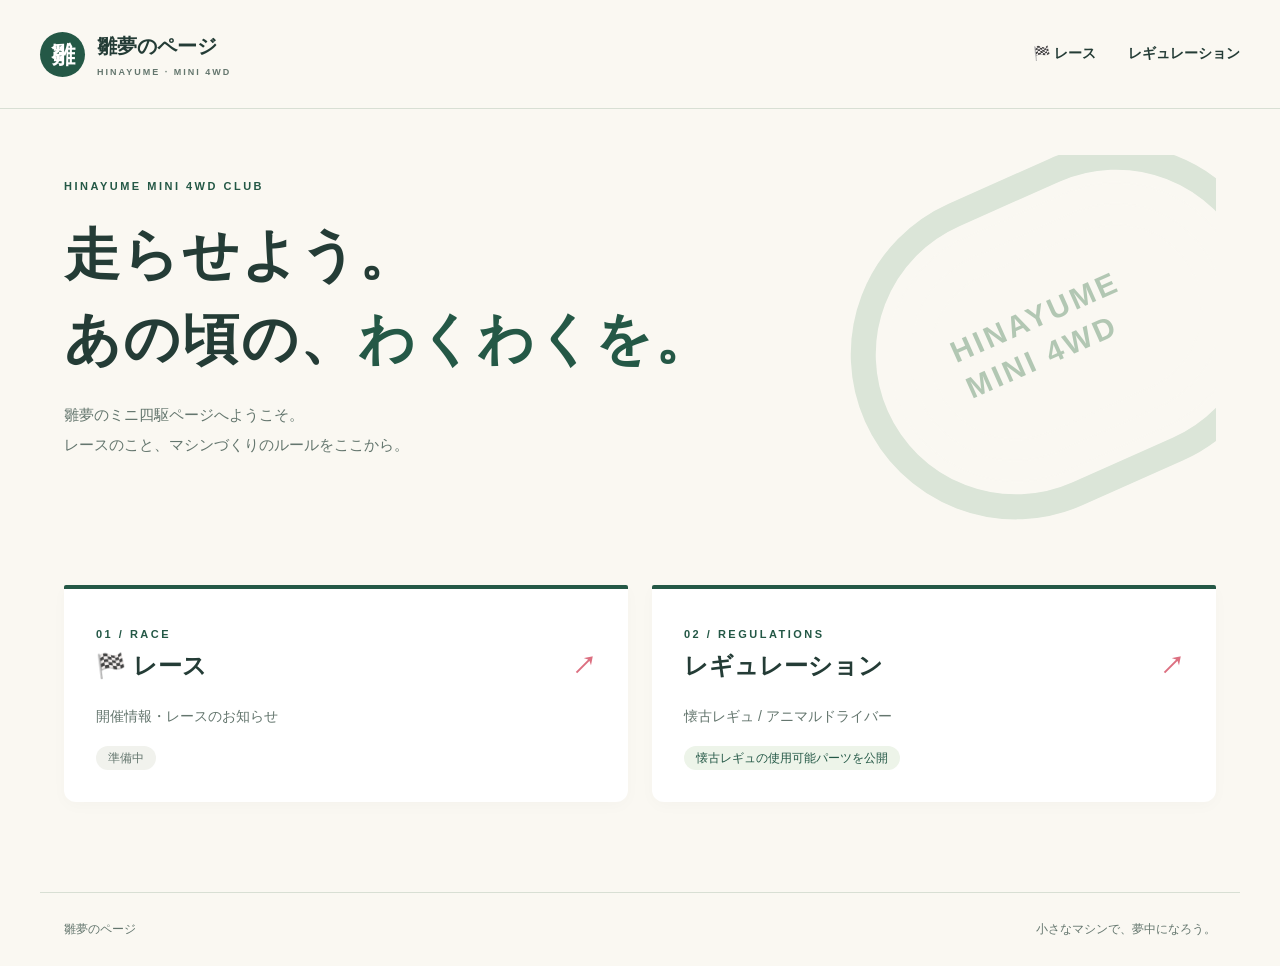
==== docs/index.html @ 886a5efd "Create Hinayume website with nostalgic regulation parts catalog" ====
<!doctype html>
<html lang="ja"><head><meta charset="utf-8"><meta name="viewport" content="width=device-width,initial-scale=1">
<title>ホーム | 雛夢のページ</title><meta name="description" content="雛夢のミニ四駆。レース情報と、懐古レギュ・アニマルドライバーのレギュレーション。">
<link rel="icon" href="favicon.svg" type="image/svg+xml"><link rel="stylesheet" href="style.css"></head>
<body><a class="skip" href="#main">本文へ移動</a><header><a class="brand" href="index.html"><span class="brand-icon">雛</span><span>雛夢のページ<small>HINAYUME · MINI 4WD</small></span></a>
<nav aria-label="メインメニュー"><a href="race/index.html">🏁 レース</a><a href="regulations/index.html">レギュレーション</a></nav></header>
<main id="main"><section class="hero"><p class="eyebrow">HINAYUME MINI 4WD CLUB</p><h1>走らせよう。<br>あの頃の、<em>わくわくを。</em></h1><p class="intro">雛夢のミニ四駆ページへようこそ。<br>レースのこと、マシンづくりのルールをここから。</p><div class="track" aria-hidden="true"><i></i><i></i><i></i><b>HINAYUME<br>MINI 4WD</b></div></section>
<section class="entry-grid"><a class="entry" href="race/index.html"><span class="eyebrow">01 / RACE</span><h2>🏁 レース <span>↗</span></h2><p>開催情報・レースのお知らせ</p><small>準備中</small></a><a class="entry" href="regulations/index.html"><span class="eyebrow">02 / REGULATIONS</span><h2>レギュレーション <span>↗</span></h2><p>懐古レギュ / アニマルドライバー</p><small class="live">懐古レギュの使用可能パーツを公開</small></a></section></main><footer><a href="index.html">雛夢のページ</a><span>小さなマシンで、夢中になろう。</span></footer></body></html>
---- docs/style.css ----
@charset "UTF-8";
:root{--paper:#faf8f2;--ink:#243c36;--muted:#64766e;--green:#245846;--pink:#dc6f80;--line:#d8dfd4}*{box-sizing:border-box}body{margin:0;background:var(--paper);color:var(--ink);font-family:"Yu Gothic","Meiryo",sans-serif;line-height:1.8}a{color:inherit;text-decoration:none}a:focus-visible{outline:3px solid var(--pink);outline-offset:5px}header{max-width:1280px;margin:auto;padding:28px 40px;display:flex;align-items:center;justify-content:space-between;gap:24px;border-bottom:1px solid var(--line)}.brand{display:flex;align-items:center;gap:12px;font-weight:800;font-size:20px;white-space:nowrap}.brand-icon{display:grid;place-items:center;width:45px;height:45px;background:var(--green);color:white;border-radius:50%;font-size:24px}.brand small{display:block;font-size:9px;letter-spacing:2px;color:var(--muted)}nav{display:flex;gap:32px;font-size:14px;font-weight:700}nav a{padding:10px 0;border-bottom:2px solid transparent}nav a:hover,nav a[aria-current]{border-color:var(--pink)}main{max-width:1200px;margin:auto;padding:46px 24px 90px;min-height:70vh}h1,h2,h3,p{margin-top:0}h1{font-size:clamp(32px,4vw,50px);letter-spacing:.04em;line-height:1.5;margin-bottom:18px}h2{font-size:24px;line-height:1.5}h3{font-size:15px;line-height:1.8;margin:12px 0 0}.eyebrow{font-size:11px;letter-spacing:2.5px;font-weight:800;color:var(--green);margin-bottom:16px}.hero{min-height:400px;position:relative;overflow:hidden;padding:22px 0 42px}.hero h1{font-size:clamp(36px,4.4vw,60px);position:relative;z-index:1}.hero em{font-style:normal;color:var(--green)}.intro{font-size:15px;color:var(--muted);line-height:2}.track{position:absolute;right:-70px;top:12px;width:440px;height:330px;transform:rotate(-24deg);border:25px solid #dbe5d8;border-radius:180px;z-index:0}.track i{position:absolute;inset:12px;border:2px solid var(--paper);border-radius:160px}.track i:nth-child(2){inset:33px}.track i:nth-child(3){inset:54px}.track b{position:absolute;top:94px;left:82px;line-height:1.3;letter-spacing:3px;font-size:30px;color:#b2c7b3}.entry-grid{display:grid;grid-template-columns:1fr 1fr;gap:24px;margin-top:30px}.entry{border-top:4px solid var(--green);background:#fff;padding:30px 32px;border-radius:2px 2px 12px 12px;box-shadow:0 4px 16px #243c3606;transition:transform .15s}.entry:hover{transform:translateY(-3px)}.entry h2{display:flex;justify-content:space-between;gap:20px}.entry h2 span{color:var(--pink)}.entry p{font-size:14px;color:var(--muted)}.entry small,.status{font-size:12px;background:#f1f2ed;color:var(--muted);padding:5px 12px;border-radius:30px}.entry .live{color:var(--green);background:#edf4e9}.breadcrumb{font-size:12px;color:var(--muted);display:flex;gap:12px;flex-wrap:wrap;margin-bottom:40px}.breadcrumb a:hover{text-decoration:underline}.empty{padding:50px 36px;background:white;border:1px solid var(--line);border-radius:12px;margin-top:35px}.empty h2{margin-top:28px}.empty p{color:var(--muted)}.page-heading{display:flex;justify-content:space-between;align-items:center;margin-bottom:35px}.roundel{width:96px;height:96px;display:flex;flex-direction:column;align-items:center;justify-content:center;border:1px solid var(--green);border-radius:50%;font-size:36px;font-weight:800;line-height:1.2;color:var(--green)}.roundel small{font-size:10px;letter-spacing:2px}.section-heading{display:flex;align-items:center;justify-content:space-between;border-bottom:2px solid var(--green);padding-bottom:15px}.section-heading h2{margin:0}.section-heading>span{font-size:13px;color:var(--muted)}.note{font-size:12px;color:var(--muted);margin:20px 0 30px}.parts-grid{display:grid;grid-template-columns:repeat(4,minmax(0,1fr));gap:22px}.part{border:1px solid var(--line);border-radius:8px;overflow:hidden;background:white}.part-image{display:block;position:relative;background:#fff;padding:9px;border-bottom:1px solid var(--line)}.part-image img{display:block;width:100%;height:auto;aspect-ratio:750/712;object-fit:contain}.part-image>span{position:absolute;right:10px;bottom:10px;font-size:10px;background:var(--green);color:white;padding:2px 8px;border-radius:3px;opacity:0;transition:opacity .15s}.part-image:hover>span,.part-image:focus-visible>span{opacity:1}.part-body{padding:17px 16px 22px}.part-meta{display:flex;justify-content:space-between;gap:6px;color:var(--muted);font-size:10px}.part-meta>span:last-child{color:var(--pink);font-weight:800}footer{border-top:1px solid var(--line);max-width:1200px;margin:auto;padding:26px 24px;display:flex;justify-content:space-between;font-size:12px;color:var(--muted)}.skip{position:absolute;top:-100px;padding:10px;background:white;z-index:10}.skip:focus{top:0}@media(max-width:1000px){.track{opacity:.45;right:-140px}.parts-grid{grid-template-columns:repeat(3,minmax(0,1fr))}}@media(max-width:700px){header{padding:18px 20px;align-items:flex-start;flex-direction:column;gap:12px}nav{gap:25px;font-size:13px}main{padding:28px 18px 60px}.hero{min-height:350px}.track{right:-290px;opacity:.4}.entry-grid{grid-template-columns:1fr;gap:18px}.entry{padding:25px}.parts-grid{grid-template-columns:repeat(2,minmax(0,1fr));gap:12px}.part-body{padding:12px}.part-meta{font-size:9px}h3{font-size:12px}.roundel{width:72px;height:72px;font-size:28px;flex-shrink:0}.section-heading h2{font-size:20px}.page-heading{gap:12px}.page-heading .intro{font-size:12px}.empty{padding:32px 22px}.empty h2{font-size:20px}footer{gap:12px;flex-direction:column}.part-image>span{opacity:1;font-size:9px}.breadcrumb{margin-bottom:28px}}
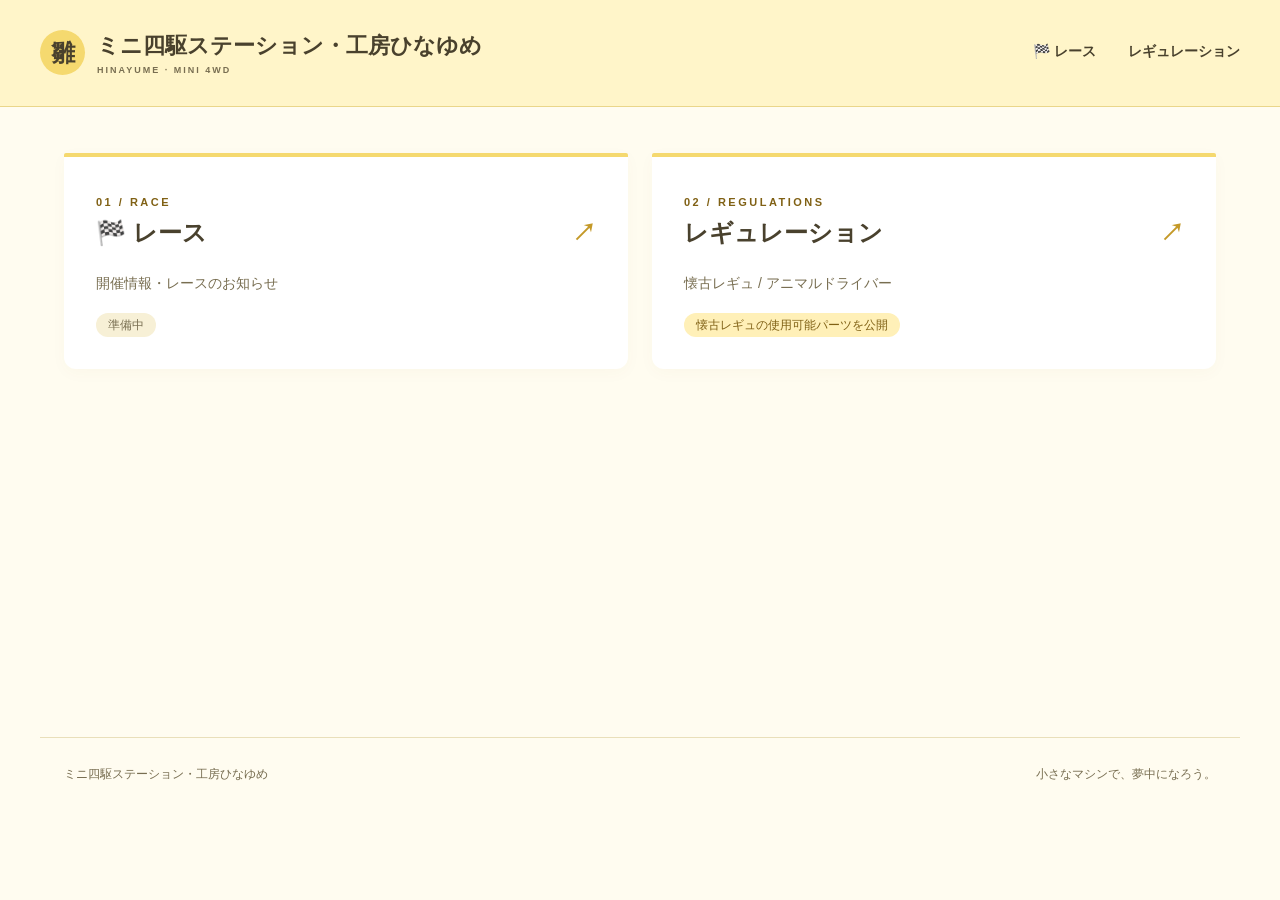
==== commit fb38e253: "Simplify landing pages and apply pastel yellow Hinayume branding" ====
--- a/docs/index.html
+++ b/docs/index.html
@@ -1,8 +1,8 @@
 <!doctype html>
 <html lang="ja"><head><meta charset="utf-8"><meta name="viewport" content="width=device-width,initial-scale=1">
-<title>ホーム | 雛夢のページ</title><meta name="description" content="雛夢のミニ四駆。レース情報と、懐古レギュ・アニマルドライバーのレギュレーション。">
-<link rel="icon" href="favicon.svg" type="image/svg+xml"><link rel="stylesheet" href="style.css"></head>
-<body><a class="skip" href="#main">本文へ移動</a><header><a class="brand" href="index.html"><span class="brand-icon">雛</span><span>雛夢のページ<small>HINAYUME · MINI 4WD</small></span></a>
+<title>ホーム | ミニ四駆ステーション・工房ひなゆめ</title><meta name="description" content="ミニ四駆ステーション・工房ひなゆめ。レース情報と、懐古レギュ・アニマルドライバーのレギュレーション。">
+<link rel="icon" href="favicon.svg" type="image/svg+xml"><link rel="stylesheet" href="style.css?v=2"></head>
+<body><a class="skip" href="#main">本文へ移動</a><header><a class="brand" href="index.html"><span class="brand-icon">雛</span><span>ミニ四駆ステーション・工房ひなゆめ<small>HINAYUME · MINI 4WD</small></span></a>
 <nav aria-label="メインメニュー"><a href="race/index.html">🏁 レース</a><a href="regulations/index.html">レギュレーション</a></nav></header>
-<main id="main"><section class="hero"><p class="eyebrow">HINAYUME MINI 4WD CLUB</p><h1>走らせよう。<br>あの頃の、<em>わくわくを。</em></h1><p class="intro">雛夢のミニ四駆ページへようこそ。<br>レースのこと、マシンづくりのルールをここから。</p><div class="track" aria-hidden="true"><i></i><i></i><i></i><b>HINAYUME<br>MINI 4WD</b></div></section>
-<section class="entry-grid"><a class="entry" href="race/index.html"><span class="eyebrow">01 / RACE</span><h2>🏁 レース <span>↗</span></h2><p>開催情報・レースのお知らせ</p><small>準備中</small></a><a class="entry" href="regulations/index.html"><span class="eyebrow">02 / REGULATIONS</span><h2>レギュレーション <span>↗</span></h2><p>懐古レギュ / アニマルドライバー</p><small class="live">懐古レギュの使用可能パーツを公開</small></a></section></main><footer><a href="index.html">雛夢のページ</a><span>小さなマシンで、夢中になろう。</span></footer></body></html>+<main id="main"><h1 class="visually-hidden">ミニ四駆ステーション・工房ひなゆめ</h1>
+<section class="entry-grid"><a class="entry" href="race/index.html"><span class="eyebrow">01 / RACE</span><h2>🏁 レース <span>↗</span></h2><p>開催情報・レースのお知らせ</p><small>準備中</small></a><a class="entry" href="regulations/index.html"><span class="eyebrow">02 / REGULATIONS</span><h2>レギュレーション <span>↗</span></h2><p>懐古レギュ / アニマルドライバー</p><small class="live">懐古レギュの使用可能パーツを公開</small></a></section></main><footer><a href="index.html">ミニ四駆ステーション・工房ひなゆめ</a><span>小さなマシンで、夢中になろう。</span></footer></body></html>
--- a/docs/style.css
+++ b/docs/style.css
@@ -1,2 +1,4 @@
 @charset "UTF-8";
-:root{--paper:#faf8f2;--ink:#243c36;--muted:#64766e;--green:#245846;--pink:#dc6f80;--line:#d8dfd4}*{box-sizing:border-box}body{margin:0;background:var(--paper);color:var(--ink);font-family:"Yu Gothic","Meiryo",sans-serif;line-height:1.8}a{color:inherit;text-decoration:none}a:focus-visible{outline:3px solid var(--pink);outline-offset:5px}header{max-width:1280px;margin:auto;padding:28px 40px;display:flex;align-items:center;justify-content:space-between;gap:24px;border-bottom:1px solid var(--line)}.brand{display:flex;align-items:center;gap:12px;font-weight:800;font-size:20px;white-space:nowrap}.brand-icon{display:grid;place-items:center;width:45px;height:45px;background:var(--green);color:white;border-radius:50%;font-size:24px}.brand small{display:block;font-size:9px;letter-spacing:2px;color:var(--muted)}nav{display:flex;gap:32px;font-size:14px;font-weight:700}nav a{padding:10px 0;border-bottom:2px solid transparent}nav a:hover,nav a[aria-current]{border-color:var(--pink)}main{max-width:1200px;margin:auto;padding:46px 24px 90px;min-height:70vh}h1,h2,h3,p{margin-top:0}h1{font-size:clamp(32px,4vw,50px);letter-spacing:.04em;line-height:1.5;margin-bottom:18px}h2{font-size:24px;line-height:1.5}h3{font-size:15px;line-height:1.8;margin:12px 0 0}.eyebrow{font-size:11px;letter-spacing:2.5px;font-weight:800;color:var(--green);margin-bottom:16px}.hero{min-height:400px;position:relative;overflow:hidden;padding:22px 0 42px}.hero h1{font-size:clamp(36px,4.4vw,60px);position:relative;z-index:1}.hero em{font-style:normal;color:var(--green)}.intro{font-size:15px;color:var(--muted);line-height:2}.track{position:absolute;right:-70px;top:12px;width:440px;height:330px;transform:rotate(-24deg);border:25px solid #dbe5d8;border-radius:180px;z-index:0}.track i{position:absolute;inset:12px;border:2px solid var(--paper);border-radius:160px}.track i:nth-child(2){inset:33px}.track i:nth-child(3){inset:54px}.track b{position:absolute;top:94px;left:82px;line-height:1.3;letter-spacing:3px;font-size:30px;color:#b2c7b3}.entry-grid{display:grid;grid-template-columns:1fr 1fr;gap:24px;margin-top:30px}.entry{border-top:4px solid var(--green);background:#fff;padding:30px 32px;border-radius:2px 2px 12px 12px;box-shadow:0 4px 16px #243c3606;transition:transform .15s}.entry:hover{transform:translateY(-3px)}.entry h2{display:flex;justify-content:space-between;gap:20px}.entry h2 span{color:var(--pink)}.entry p{font-size:14px;color:var(--muted)}.entry small,.status{font-size:12px;background:#f1f2ed;color:var(--muted);padding:5px 12px;border-radius:30px}.entry .live{color:var(--green);background:#edf4e9}.breadcrumb{font-size:12px;color:var(--muted);display:flex;gap:12px;flex-wrap:wrap;margin-bottom:40px}.breadcrumb a:hover{text-decoration:underline}.empty{padding:50px 36px;background:white;border:1px solid var(--line);border-radius:12px;margin-top:35px}.empty h2{margin-top:28px}.empty p{color:var(--muted)}.page-heading{display:flex;justify-content:space-between;align-items:center;margin-bottom:35px}.roundel{width:96px;height:96px;display:flex;flex-direction:column;align-items:center;justify-content:center;border:1px solid var(--green);border-radius:50%;font-size:36px;font-weight:800;line-height:1.2;color:var(--green)}.roundel small{font-size:10px;letter-spacing:2px}.section-heading{display:flex;align-items:center;justify-content:space-between;border-bottom:2px solid var(--green);padding-bottom:15px}.section-heading h2{margin:0}.section-heading>span{font-size:13px;color:var(--muted)}.note{font-size:12px;color:var(--muted);margin:20px 0 30px}.parts-grid{display:grid;grid-template-columns:repeat(4,minmax(0,1fr));gap:22px}.part{border:1px solid var(--line);border-radius:8px;overflow:hidden;background:white}.part-image{display:block;position:relative;background:#fff;padding:9px;border-bottom:1px solid var(--line)}.part-image img{display:block;width:100%;height:auto;aspect-ratio:750/712;object-fit:contain}.part-image>span{position:absolute;right:10px;bottom:10px;font-size:10px;background:var(--green);color:white;padding:2px 8px;border-radius:3px;opacity:0;transition:opacity .15s}.part-image:hover>span,.part-image:focus-visible>span{opacity:1}.part-body{padding:17px 16px 22px}.part-meta{display:flex;justify-content:space-between;gap:6px;color:var(--muted);font-size:10px}.part-meta>span:last-child{color:var(--pink);font-weight:800}footer{border-top:1px solid var(--line);max-width:1200px;margin:auto;padding:26px 24px;display:flex;justify-content:space-between;font-size:12px;color:var(--muted)}.skip{position:absolute;top:-100px;padding:10px;background:white;z-index:10}.skip:focus{top:0}@media(max-width:1000px){.track{opacity:.45;right:-140px}.parts-grid{grid-template-columns:repeat(3,minmax(0,1fr))}}@media(max-width:700px){header{padding:18px 20px;align-items:flex-start;flex-direction:column;gap:12px}nav{gap:25px;font-size:13px}main{padding:28px 18px 60px}.hero{min-height:350px}.track{right:-290px;opacity:.4}.entry-grid{grid-template-columns:1fr;gap:18px}.entry{padding:25px}.parts-grid{grid-template-columns:repeat(2,minmax(0,1fr));gap:12px}.part-body{padding:12px}.part-meta{font-size:9px}h3{font-size:12px}.roundel{width:72px;height:72px;font-size:28px;flex-shrink:0}.section-heading h2{font-size:20px}.page-heading{gap:12px}.page-heading .intro{font-size:12px}.empty{padding:32px 22px}.empty h2{font-size:20px}footer{gap:12px;flex-direction:column}.part-image>span{opacity:1;font-size:9px}.breadcrumb{margin-bottom:28px}}
+:root{--paper:#fffcf0;--ink:#49412d;--muted:#786e51;--accent:#806115;--highlight:#c49928;--yellow:#f5d96f;--line:#e9dfba}*{box-sizing:border-box}body{margin:0;background:var(--paper);color:var(--ink);font-family:"Yu Gothic","Meiryo",sans-serif;line-height:1.8}a{color:inherit;text-decoration:none}a:focus-visible{outline:3px solid var(--highlight);outline-offset:5px}header{max-width:1280px;margin:auto;padding:28px 40px;display:flex;align-items:center;justify-content:space-between;gap:24px;border-bottom:1px solid var(--line)}.brand{display:flex;align-items:center;gap:12px;font-weight:800;font-size:20px;white-space:normal}.brand-icon{display:grid;place-items:center;width:45px;height:45px;background:var(--yellow);color:var(--ink);border-radius:50%;font-size:24px}.brand small{display:block;font-size:9px;letter-spacing:2px;color:var(--muted)}nav{display:flex;gap:32px;font-size:14px;font-weight:700}nav a{padding:10px 0;border-bottom:2px solid transparent}nav a:hover,nav a[aria-current]{border-color:var(--highlight)}main{max-width:1200px;margin:auto;padding:46px 24px 90px;min-height:70vh}h1,h2,h3,p{margin-top:0}h1{font-size:clamp(32px,4vw,50px);letter-spacing:.04em;line-height:1.5;margin-bottom:18px}h2{font-size:24px;line-height:1.5}h3{font-size:15px;line-height:1.8;margin:12px 0 0}.eyebrow{font-size:11px;letter-spacing:2.5px;font-weight:800;color:var(--accent);margin-bottom:16px}.hero{min-height:400px;position:relative;overflow:hidden;padding:22px 0 42px}.hero h1{font-size:clamp(36px,4.4vw,60px);position:relative;z-index:1}.hero em{font-style:normal;color:var(--accent)}.intro{font-size:15px;color:var(--muted);line-height:2}.track{position:absolute;right:-70px;top:12px;width:440px;height:330px;transform:rotate(-24deg);border:25px solid #dbe5d8;border-radius:180px;z-index:0}.track i{position:absolute;inset:12px;border:2px solid var(--paper);border-radius:160px}.track i:nth-child(2){inset:33px}.track i:nth-child(3){inset:54px}.track b{position:absolute;top:94px;left:82px;line-height:1.3;letter-spacing:3px;font-size:30px;color:#b2c7b3}.entry-grid{display:grid;grid-template-columns:1fr 1fr;gap:24px;margin-top:30px}.entry{border-top:4px solid var(--yellow);background:#fff;padding:30px 32px;border-radius:2px 2px 12px 12px;box-shadow:0 4px 16px #80611508;transition:transform .15s}.entry:hover{transform:translateY(-3px)}.entry h2{display:flex;justify-content:space-between;gap:20px}.entry h2 span{color:var(--highlight)}.entry p{font-size:14px;color:var(--muted)}.entry small,.status{font-size:12px;background:#f7f0d6;color:var(--muted);padding:5px 12px;border-radius:30px}.entry .live{color:var(--accent);background:#fff0b8}.breadcrumb{font-size:12px;color:var(--muted);display:flex;gap:12px;flex-wrap:wrap;margin-bottom:40px}.breadcrumb a:hover{text-decoration:underline}.empty{padding:50px 36px;background:white;border:1px solid var(--line);border-radius:12px;margin-top:35px}.empty h2{margin-top:28px}.empty p{color:var(--muted)}.page-heading{display:flex;justify-content:space-between;align-items:center;margin-bottom:35px}.roundel{width:96px;height:96px;display:flex;flex-direction:column;align-items:center;justify-content:center;border:1px solid var(--accent);border-radius:50%;font-size:36px;font-weight:800;line-height:1.2;color:var(--accent)}.roundel small{font-size:10px;letter-spacing:2px}.section-heading{display:flex;align-items:center;justify-content:space-between;border-bottom:2px solid var(--accent);padding-bottom:15px}.section-heading h2{margin:0}.section-heading>span{font-size:13px;color:var(--muted)}.note{font-size:12px;color:var(--muted);margin:20px 0 30px}.parts-grid{display:grid;grid-template-columns:repeat(4,minmax(0,1fr));gap:22px}.part{border:1px solid var(--line);border-radius:8px;overflow:hidden;background:white}.part-image{display:block;position:relative;background:#fff;padding:9px;border-bottom:1px solid var(--line)}.part-image img{display:block;width:100%;height:auto;aspect-ratio:750/712;object-fit:contain}.part-image>span{position:absolute;right:10px;bottom:10px;font-size:10px;background:var(--accent);color:white;padding:2px 8px;border-radius:3px;opacity:0;transition:opacity .15s}.part-image:hover>span,.part-image:focus-visible>span{opacity:1}.part-body{padding:17px 16px 22px}.part-meta{display:flex;justify-content:space-between;gap:6px;color:var(--muted);font-size:10px}.part-meta>span:last-child{color:var(--highlight);font-weight:800}footer{border-top:1px solid var(--line);max-width:1200px;margin:auto;padding:26px 24px;display:flex;justify-content:space-between;font-size:12px;color:var(--muted)}.skip{position:absolute;top:-100px;padding:10px;background:white;z-index:10}.skip:focus{top:0}@media(max-width:1000px){.track{opacity:.45;right:-140px}.parts-grid{grid-template-columns:repeat(3,minmax(0,1fr))}}@media(max-width:700px){header{padding:18px 20px;align-items:flex-start;flex-direction:column;gap:12px}nav{gap:25px;font-size:13px}main{padding:28px 18px 60px}.hero{min-height:350px}.track{right:-290px;opacity:.4}.entry-grid{grid-template-columns:1fr;gap:18px}.entry{padding:25px}.parts-grid{grid-template-columns:repeat(2,minmax(0,1fr));gap:12px}.part-body{padding:12px}.part-meta{font-size:9px}h3{font-size:12px}.roundel{width:72px;height:72px;font-size:28px;flex-shrink:0}.section-heading h2{font-size:20px}.page-heading{gap:12px}.page-heading .intro{font-size:12px}.empty{padding:32px 22px}.empty h2{font-size:20px}footer{gap:12px;flex-direction:column}.part-image>span{opacity:1;font-size:9px}.breadcrumb{margin-bottom:28px}}
+
+header{background:#fff5c9;border-bottom-color:#ead68a;flex-wrap:wrap}.brand{font-size:clamp(16px,2vw,22px);line-height:1.6;max-width:100%;min-width:0}.brand-icon{flex-shrink:0}.brand>span:last-child{min-width:0;overflow-wrap:anywhere}nav{flex-shrink:0}.entry-grid:first-of-type{margin-top:0}.visually-hidden{position:absolute;width:1px;height:1px;padding:0;margin:-1px;overflow:hidden;clip-path:inset(50%);white-space:nowrap;border:0}.roundel{background:#fff0b8}.section-heading{border-color:var(--yellow)}
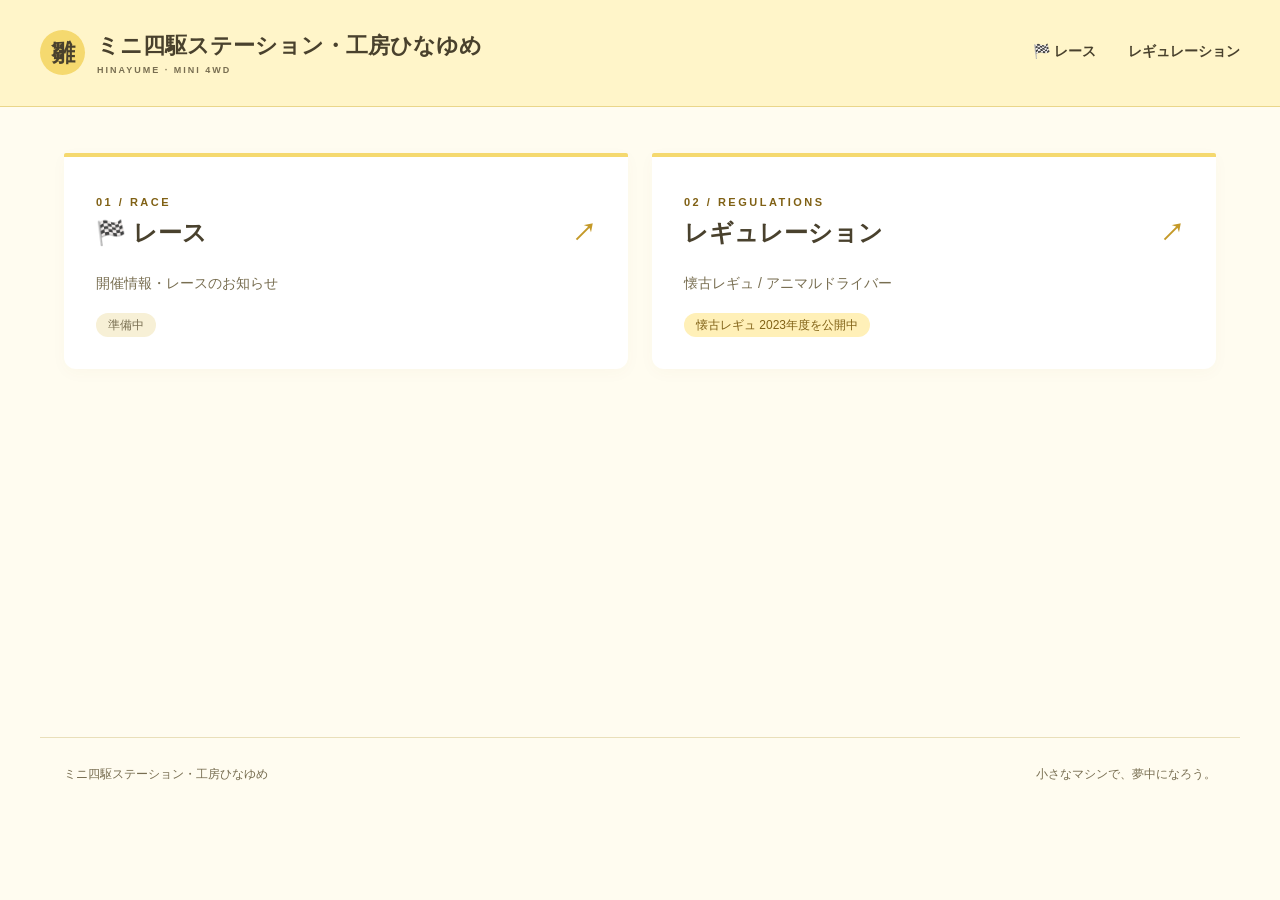
==== commit 0558b654: "Move page text into content/ and publish the 2023 kaiko regulation Content now lives in plain text f" ====
--- a/docs/index.html
+++ b/docs/index.html
@@ -1,8 +1,8 @@
 <!doctype html>
 <html lang="ja"><head><meta charset="utf-8"><meta name="viewport" content="width=device-width,initial-scale=1">
 <title>ホーム | ミニ四駆ステーション・工房ひなゆめ</title><meta name="description" content="ミニ四駆ステーション・工房ひなゆめ。レース情報と、懐古レギュ・アニマルドライバーのレギュレーション。">
-<link rel="icon" href="favicon.svg" type="image/svg+xml"><link rel="stylesheet" href="style.css?v=2"></head>
+<link rel="icon" href="favicon.svg" type="image/svg+xml"><link rel="stylesheet" href="style.css?v=3"></head>
 <body><a class="skip" href="#main">本文へ移動</a><header><a class="brand" href="index.html"><span class="brand-icon">雛</span><span>ミニ四駆ステーション・工房ひなゆめ<small>HINAYUME · MINI 4WD</small></span></a>
 <nav aria-label="メインメニュー"><a href="race/index.html">🏁 レース</a><a href="regulations/index.html">レギュレーション</a></nav></header>
 <main id="main"><h1 class="visually-hidden">ミニ四駆ステーション・工房ひなゆめ</h1>
-<section class="entry-grid"><a class="entry" href="race/index.html"><span class="eyebrow">01 / RACE</span><h2>🏁 レース <span>↗</span></h2><p>開催情報・レースのお知らせ</p><small>準備中</small></a><a class="entry" href="regulations/index.html"><span class="eyebrow">02 / REGULATIONS</span><h2>レギュレーション <span>↗</span></h2><p>懐古レギュ / アニマルドライバー</p><small class="live">懐古レギュの使用可能パーツを公開</small></a></section></main><footer><a href="index.html">ミニ四駆ステーション・工房ひなゆめ</a><span>小さなマシンで、夢中になろう。</span></footer></body></html>+<section class="entry-grid"><a class="entry" href="race/index.html"><span class="eyebrow">01 / RACE</span><h2>🏁 レース <span>↗</span></h2><p>開催情報・レースのお知らせ</p><small>準備中</small></a><a class="entry" href="regulations/index.html"><span class="eyebrow">02 / REGULATIONS</span><h2>レギュレーション <span>↗</span></h2><p>懐古レギュ / アニマルドライバー</p><small class="live">懐古レギュ 2023年度を公開中</small></a></section></main><footer><a href="index.html">ミニ四駆ステーション・工房ひなゆめ</a><span>小さなマシンで、夢中になろう。</span></footer></body></html>
--- a/docs/style.css
+++ b/docs/style.css
@@ -2,3 +2,22 @@
 :root{--paper:#fffcf0;--ink:#49412d;--muted:#786e51;--accent:#806115;--highlight:#c49928;--yellow:#f5d96f;--line:#e9dfba}*{box-sizing:border-box}body{margin:0;background:var(--paper);color:var(--ink);font-family:"Yu Gothic","Meiryo",sans-serif;line-height:1.8}a{color:inherit;text-decoration:none}a:focus-visible{outline:3px solid var(--highlight);outline-offset:5px}header{max-width:1280px;margin:auto;padding:28px 40px;display:flex;align-items:center;justify-content:space-between;gap:24px;border-bottom:1px solid var(--line)}.brand{display:flex;align-items:center;gap:12px;font-weight:800;font-size:20px;white-space:normal}.brand-icon{display:grid;place-items:center;width:45px;height:45px;background:var(--yellow);color:var(--ink);border-radius:50%;font-size:24px}.brand small{display:block;font-size:9px;letter-spacing:2px;color:var(--muted)}nav{display:flex;gap:32px;font-size:14px;font-weight:700}nav a{padding:10px 0;border-bottom:2px solid transparent}nav a:hover,nav a[aria-current]{border-color:var(--highlight)}main{max-width:1200px;margin:auto;padding:46px 24px 90px;min-height:70vh}h1,h2,h3,p{margin-top:0}h1{font-size:clamp(32px,4vw,50px);letter-spacing:.04em;line-height:1.5;margin-bottom:18px}h2{font-size:24px;line-height:1.5}h3{font-size:15px;line-height:1.8;margin:12px 0 0}.eyebrow{font-size:11px;letter-spacing:2.5px;font-weight:800;color:var(--accent);margin-bottom:16px}.hero{min-height:400px;position:relative;overflow:hidden;padding:22px 0 42px}.hero h1{font-size:clamp(36px,4.4vw,60px);position:relative;z-index:1}.hero em{font-style:normal;color:var(--accent)}.intro{font-size:15px;color:var(--muted);line-height:2}.track{position:absolute;right:-70px;top:12px;width:440px;height:330px;transform:rotate(-24deg);border:25px solid #dbe5d8;border-radius:180px;z-index:0}.track i{position:absolute;inset:12px;border:2px solid var(--paper);border-radius:160px}.track i:nth-child(2){inset:33px}.track i:nth-child(3){inset:54px}.track b{position:absolute;top:94px;left:82px;line-height:1.3;letter-spacing:3px;font-size:30px;color:#b2c7b3}.entry-grid{display:grid;grid-template-columns:1fr 1fr;gap:24px;margin-top:30px}.entry{border-top:4px solid var(--yellow);background:#fff;padding:30px 32px;border-radius:2px 2px 12px 12px;box-shadow:0 4px 16px #80611508;transition:transform .15s}.entry:hover{transform:translateY(-3px)}.entry h2{display:flex;justify-content:space-between;gap:20px}.entry h2 span{color:var(--highlight)}.entry p{font-size:14px;color:var(--muted)}.entry small,.status{font-size:12px;background:#f7f0d6;color:var(--muted);padding:5px 12px;border-radius:30px}.entry .live{color:var(--accent);background:#fff0b8}.breadcrumb{font-size:12px;color:var(--muted);display:flex;gap:12px;flex-wrap:wrap;margin-bottom:40px}.breadcrumb a:hover{text-decoration:underline}.empty{padding:50px 36px;background:white;border:1px solid var(--line);border-radius:12px;margin-top:35px}.empty h2{margin-top:28px}.empty p{color:var(--muted)}.page-heading{display:flex;justify-content:space-between;align-items:center;margin-bottom:35px}.roundel{width:96px;height:96px;display:flex;flex-direction:column;align-items:center;justify-content:center;border:1px solid var(--accent);border-radius:50%;font-size:36px;font-weight:800;line-height:1.2;color:var(--accent)}.roundel small{font-size:10px;letter-spacing:2px}.section-heading{display:flex;align-items:center;justify-content:space-between;border-bottom:2px solid var(--accent);padding-bottom:15px}.section-heading h2{margin:0}.section-heading>span{font-size:13px;color:var(--muted)}.note{font-size:12px;color:var(--muted);margin:20px 0 30px}.parts-grid{display:grid;grid-template-columns:repeat(4,minmax(0,1fr));gap:22px}.part{border:1px solid var(--line);border-radius:8px;overflow:hidden;background:white}.part-image{display:block;position:relative;background:#fff;padding:9px;border-bottom:1px solid var(--line)}.part-image img{display:block;width:100%;height:auto;aspect-ratio:750/712;object-fit:contain}.part-image>span{position:absolute;right:10px;bottom:10px;font-size:10px;background:var(--accent);color:white;padding:2px 8px;border-radius:3px;opacity:0;transition:opacity .15s}.part-image:hover>span,.part-image:focus-visible>span{opacity:1}.part-body{padding:17px 16px 22px}.part-meta{display:flex;justify-content:space-between;gap:6px;color:var(--muted);font-size:10px}.part-meta>span:last-child{color:var(--highlight);font-weight:800}footer{border-top:1px solid var(--line);max-width:1200px;margin:auto;padding:26px 24px;display:flex;justify-content:space-between;font-size:12px;color:var(--muted)}.skip{position:absolute;top:-100px;padding:10px;background:white;z-index:10}.skip:focus{top:0}@media(max-width:1000px){.track{opacity:.45;right:-140px}.parts-grid{grid-template-columns:repeat(3,minmax(0,1fr))}}@media(max-width:700px){header{padding:18px 20px;align-items:flex-start;flex-direction:column;gap:12px}nav{gap:25px;font-size:13px}main{padding:28px 18px 60px}.hero{min-height:350px}.track{right:-290px;opacity:.4}.entry-grid{grid-template-columns:1fr;gap:18px}.entry{padding:25px}.parts-grid{grid-template-columns:repeat(2,minmax(0,1fr));gap:12px}.part-body{padding:12px}.part-meta{font-size:9px}h3{font-size:12px}.roundel{width:72px;height:72px;font-size:28px;flex-shrink:0}.section-heading h2{font-size:20px}.page-heading{gap:12px}.page-heading .intro{font-size:12px}.empty{padding:32px 22px}.empty h2{font-size:20px}footer{gap:12px;flex-direction:column}.part-image>span{opacity:1;font-size:9px}.breadcrumb{margin-bottom:28px}}
 
 header{background:#fff5c9;border-bottom-color:#ead68a;flex-wrap:wrap}.brand{font-size:clamp(16px,2vw,22px);line-height:1.6;max-width:100%;min-width:0}.brand-icon{flex-shrink:0}.brand>span:last-child{min-width:0;overflow-wrap:anywhere}nav{flex-shrink:0}.entry-grid:first-of-type{margin-top:0}.visually-hidden{position:absolute;width:1px;height:1px;padding:0;margin:-1px;overflow:hidden;clip-path:inset(50%);white-space:nowrap;border:0}.roundel{background:#fff0b8}.section-heading{border-color:var(--yellow)}
+
+
+/* regulation text + parts search */
+.page-heading>div:first-child .status{display:inline-block;margin-top:6px}
+.rule h2{margin:44px 0 0;padding-bottom:13px;border-bottom:2px solid var(--yellow);font-size:21px}
+.rule h2:first-child{margin-top:0}
+.rule-sub{font-size:16px;font-weight:800;margin:26px 0 0}
+.rule-list{margin:18px 0 0;padding-left:1.25em;font-size:15px}
+.rule-list li{margin-bottom:9px}
+.rule-list strong{color:var(--accent)}
+.rule>p{font-size:15px}
+.note-box{margin:20px 0 0;padding:15px 18px;background:#fff6d4;border-left:4px solid var(--highlight);border-radius:0 8px 8px 0;font-size:14px;color:var(--muted);line-height:1.9}
+.rule section{margin-top:54px}
+.part-search{display:flex;align-items:center;gap:14px;margin:0 0 26px}
+.part-search input{flex:1;min-width:0;padding:13px 16px;border:1px solid var(--line);border-radius:8px;background:#fff;font:inherit;font-size:15px;color:var(--ink)}
+.part-search input:focus-visible{outline:3px solid var(--highlight);outline-offset:2px}
+.part-search span{font-size:13px;color:var(--muted);white-space:nowrap}
+.parts-empty{margin-top:28px;text-align:center;color:var(--muted);font-size:14px}
+@media(max-width:700px){.rule h2{font-size:18px;margin-top:34px}.rule-list{font-size:14px}.part-search{gap:10px}.part-search input{padding:11px 13px;font-size:16px}}
